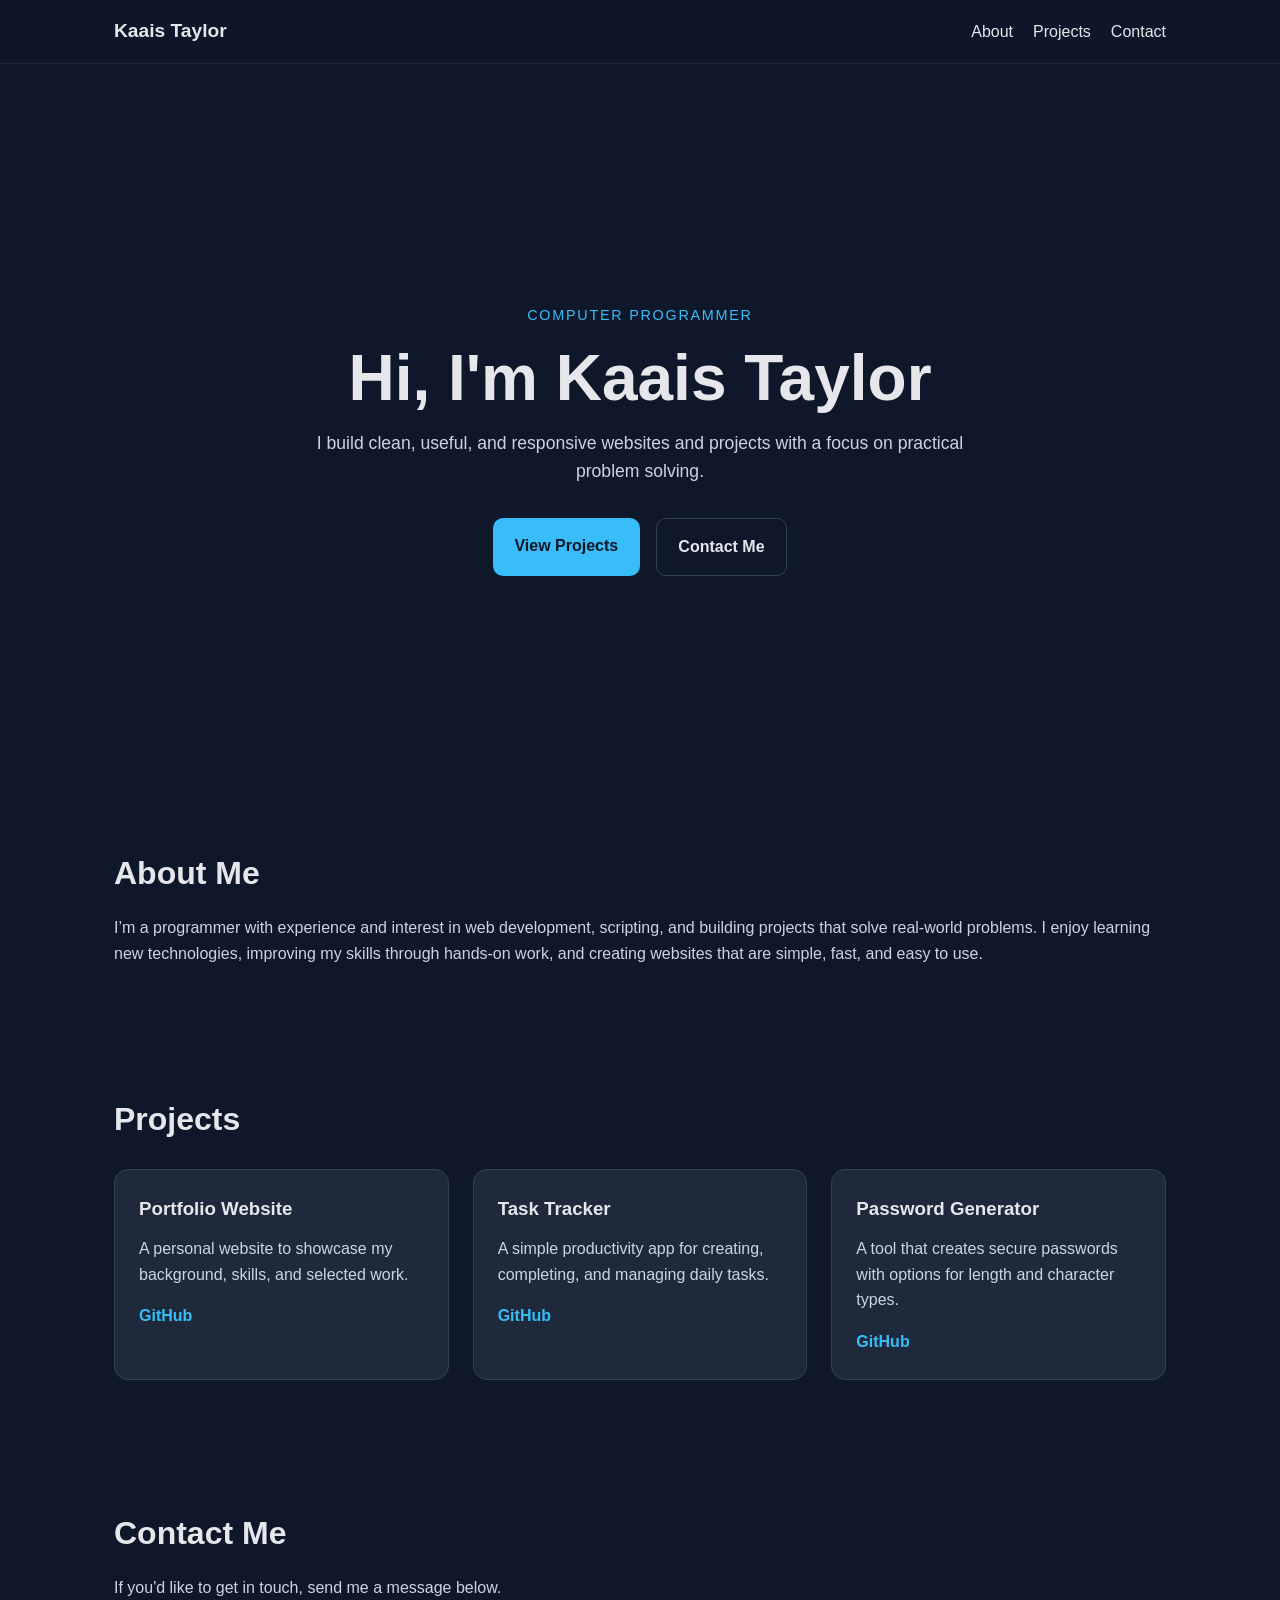
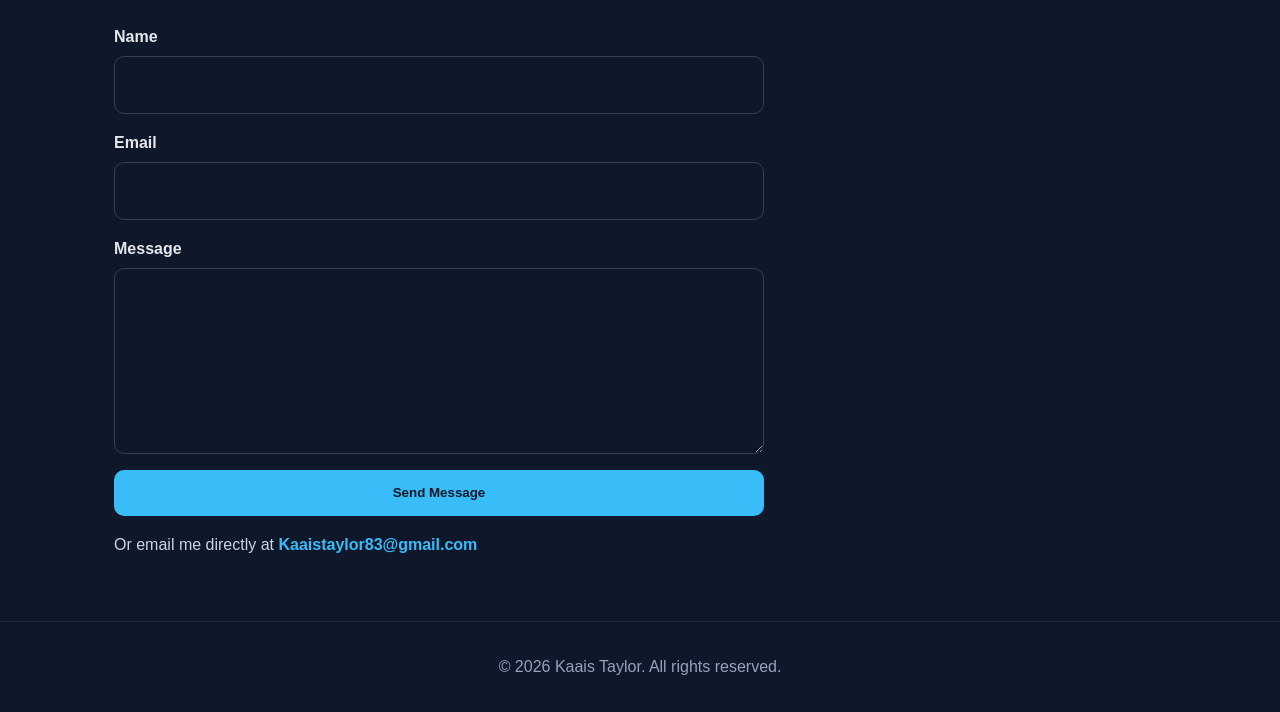
==== index.html @ 945541d3 "Add files via upload" ====
<!DOCTYPE html>
<html lang="en">
<head>
  <meta charset="UTF-8" />
  <meta name="viewport" content="width=device-width, initial-scale=1.0" />
  <title>Kaais Taylor | Portfolio</title>
  <link rel="stylesheet" href="style.css" />
</head>
<body>
  <header class="header">
    <nav class="navbar">
      <a href="#home" class="logo">Kaais Taylor</a>
      <ul class="nav-links">
        <li><a href="#about">About</a></li>
        <li><a href="#projects">Projects</a></li>
        <li><a href="#contact">Contact</a></li>
      </ul>
    </nav>
  </header>

  <main>
    <section id="home" class="hero">
      <div class="hero-content">
        <p class="eyebrow">Computer Programmer</p>
        <h1>Hi, I'm Kaais Taylor</h1>
        <p class="hero-text">
          I build clean, useful, and responsive websites and projects with a focus on practical problem solving.
        </p>
        <div class="hero-actions">
          <a href="#projects" class="btn">View Projects</a>
          <a href="#contact" class="btn btn-outline">Contact Me</a>
        </div>
      </div>
    </section>

    <section id="about" class="section">
      <h2>About Me</h2>
      <p>
        I’m a programmer with experience and interest in web development, scripting, and building projects that solve real-world problems.
        I enjoy learning new technologies, improving my skills through hands-on work, and creating websites that are simple, fast, and easy to use.
      </p>
    </section>

    <section id="projects" class="section">
      <h2>Projects</h2>
      <div class="project-grid">
        <article class="project-card">
          <h3>Portfolio Website</h3>
          <p>A personal website to showcase my background, skills, and selected work.</p>
          <a href="#" target="_blank" rel="noopener noreferrer">GitHub</a>
        </article>

        <article class="project-card">
          <h3>Task Tracker</h3>
          <p>A simple productivity app for creating, completing, and managing daily tasks.</p>
          <a href="#" target="_blank" rel="noopener noreferrer">GitHub</a>
        </article>

        <article class="project-card">
          <h3>Password Generator</h3>
          <p>A tool that creates secure passwords with options for length and character types.</p>
          <a href="#" target="_blank" rel="noopener noreferrer">GitHub</a>
        </article>
      </div>
    </section>

    <section id="contact" class="section">
      <h2>Contact Me</h2>
      <p>If you'd like to get in touch, send me a message below.</p>

      <form action="https://formspree.io/f/xvzylwke" method="POST" class="contact-form">
        <div class="form-group">
          <label for="name">Name</label>
          <input type="text" id="name" name="name" required />
        </div>

        <div class="form-group">
          <label for="email">Email</label>
          <input type="email" id="email" name="email" required />
        </div>

        <div class="form-group">
          <label for="message">Message</label>
          <textarea id="message" name="message" rows="6" required></textarea>
        </div>

        <button type="submit" class="btn">Send Message</button>
      </form>

      <p class="direct-contact">
        Or email me directly at
        <a href="mailto:Kaaistaylor83@gmail.com">Kaaistaylor83@gmail.com</a>
      </p>
    </section>
  </main>

  <footer class="footer">
    <p>© 2026 Kaais Taylor. All rights reserved.</p>
  </footer>
</body>
</html>
---- style.css ----
* {
  box-sizing: border-box;
  margin: 0;
  padding: 0;
}

html {
  scroll-behavior: smooth;
}

body {
  font-family: Arial, sans-serif;
  line-height: 1.6;
  color: #e5e7eb;
  background: #0f172a;
}

a {
  color: inherit;
  text-decoration: none;
}

.header {
  position: sticky;
  top: 0;
  z-index: 1000;
  background: rgba(15, 23, 42, 0.95);
  border-bottom: 1px solid #1e293b;
  backdrop-filter: blur(8px);
}

.navbar {
  max-width: 1100px;
  margin: 0 auto;
  padding: 1rem 1.5rem;
  display: flex;
  justify-content: space-between;
  align-items: center;
}

.logo {
  font-weight: 700;
  font-size: 1.2rem;
}

.nav-links {
  list-style: none;
  display: flex;
  gap: 1.25rem;
  flex-wrap: wrap;
}

.nav-links a:hover {
  color: #38bdf8;
}

.hero {
  min-height: 80vh;
  display: flex;
  align-items: center;
  justify-content: center;
  text-align: center;
  padding: 4rem 1.5rem 2rem;
}

.hero-content {
  max-width: 800px;
}

.eyebrow {
  color: #38bdf8;
  text-transform: uppercase;
  letter-spacing: 0.12em;
  font-size: 0.9rem;
  margin-bottom: 1rem;
}

.hero h1 {
  font-size: clamp(2.5rem, 5vw, 4.5rem);
  margin-bottom: 1rem;
  line-height: 1.1;
}

.hero-text {
  font-size: 1.1rem;
  color: #cbd5e1;
  max-width: 700px;
  margin: 0 auto 2rem;
}

.hero-actions {
  display: flex;
  gap: 1rem;
  justify-content: center;
  flex-wrap: wrap;
}

.section {
  max-width: 1100px;
  margin: 0 auto;
  padding: 4rem 1.5rem;
}

.section h2 {
  font-size: 2rem;
  margin-bottom: 1rem;
}

.section p {
  color: #cbd5e1;
}

.project-grid {
  display: grid;
  grid-template-columns: repeat(auto-fit, minmax(240px, 1fr));
  gap: 1.5rem;
  margin-top: 1.5rem;
}

.project-card {
  background: #1e293b;
  padding: 1.5rem;
  border-radius: 14px;
  border: 1px solid #334155;
  transition: transform 0.2s ease, border-color 0.2s ease;
}

.project-card:hover {
  transform: translateY(-4px);
  border-color: #38bdf8;
}

.project-card h3 {
  margin-bottom: 0.75rem;
}

.project-card p {
  margin-bottom: 1rem;
}

.project-card a {
  color: #38bdf8;
  font-weight: 700;
}

.contact-form {
  max-width: 650px;
  display: grid;
  gap: 1rem;
  margin-top: 1.5rem;
}

.form-group {
  display: grid;
  gap: 0.4rem;
}

label {
  font-weight: 700;
}

input,
textarea {
  width: 100%;
  padding: 0.95rem 1rem;
  border: 1px solid #334155;
  border-radius: 10px;
  background: #0f172a;
  color: #e5e7eb;
  font: inherit;
}

input:focus,
textarea:focus {
  outline: 2px solid #38bdf8;
  border-color: #38bdf8;
}

.btn {
  display: inline-block;
  background: #38bdf8;
  color: #0f172a;
  padding: 0.95rem 1.35rem;
  border: none;
  border-radius: 10px;
  font-weight: 700;
  cursor: pointer;
  transition: transform 0.2s ease, background 0.2s ease;
}

.btn:hover {
  transform: translateY(-2px);
  background: #7dd3fc;
}

.btn-outline {
  background: transparent;
  color: #e5e7eb;
  border: 1px solid #334155;
}

.btn-outline:hover {
  background: #1e293b;
}

.direct-contact {
  margin-top: 1rem;
}

.direct-contact a {
  color: #38bdf8;
  font-weight: 700;
}

.footer {
  text-align: center;
  padding: 2rem 1rem;
  border-top: 1px solid #1e293b;
  color: #94a3b8;
}

@media (max-width: 640px) {
  .navbar {
    flex-direction: column;
    gap: 0.75rem;
  }

  .hero {
    min-height: auto;
    padding-top: 3rem;
  }

  .hero-actions {
    flex-direction: column;
    align-items: stretch;
  }

  .btn {
    width: 100%;
    text-align: center;
  }
}
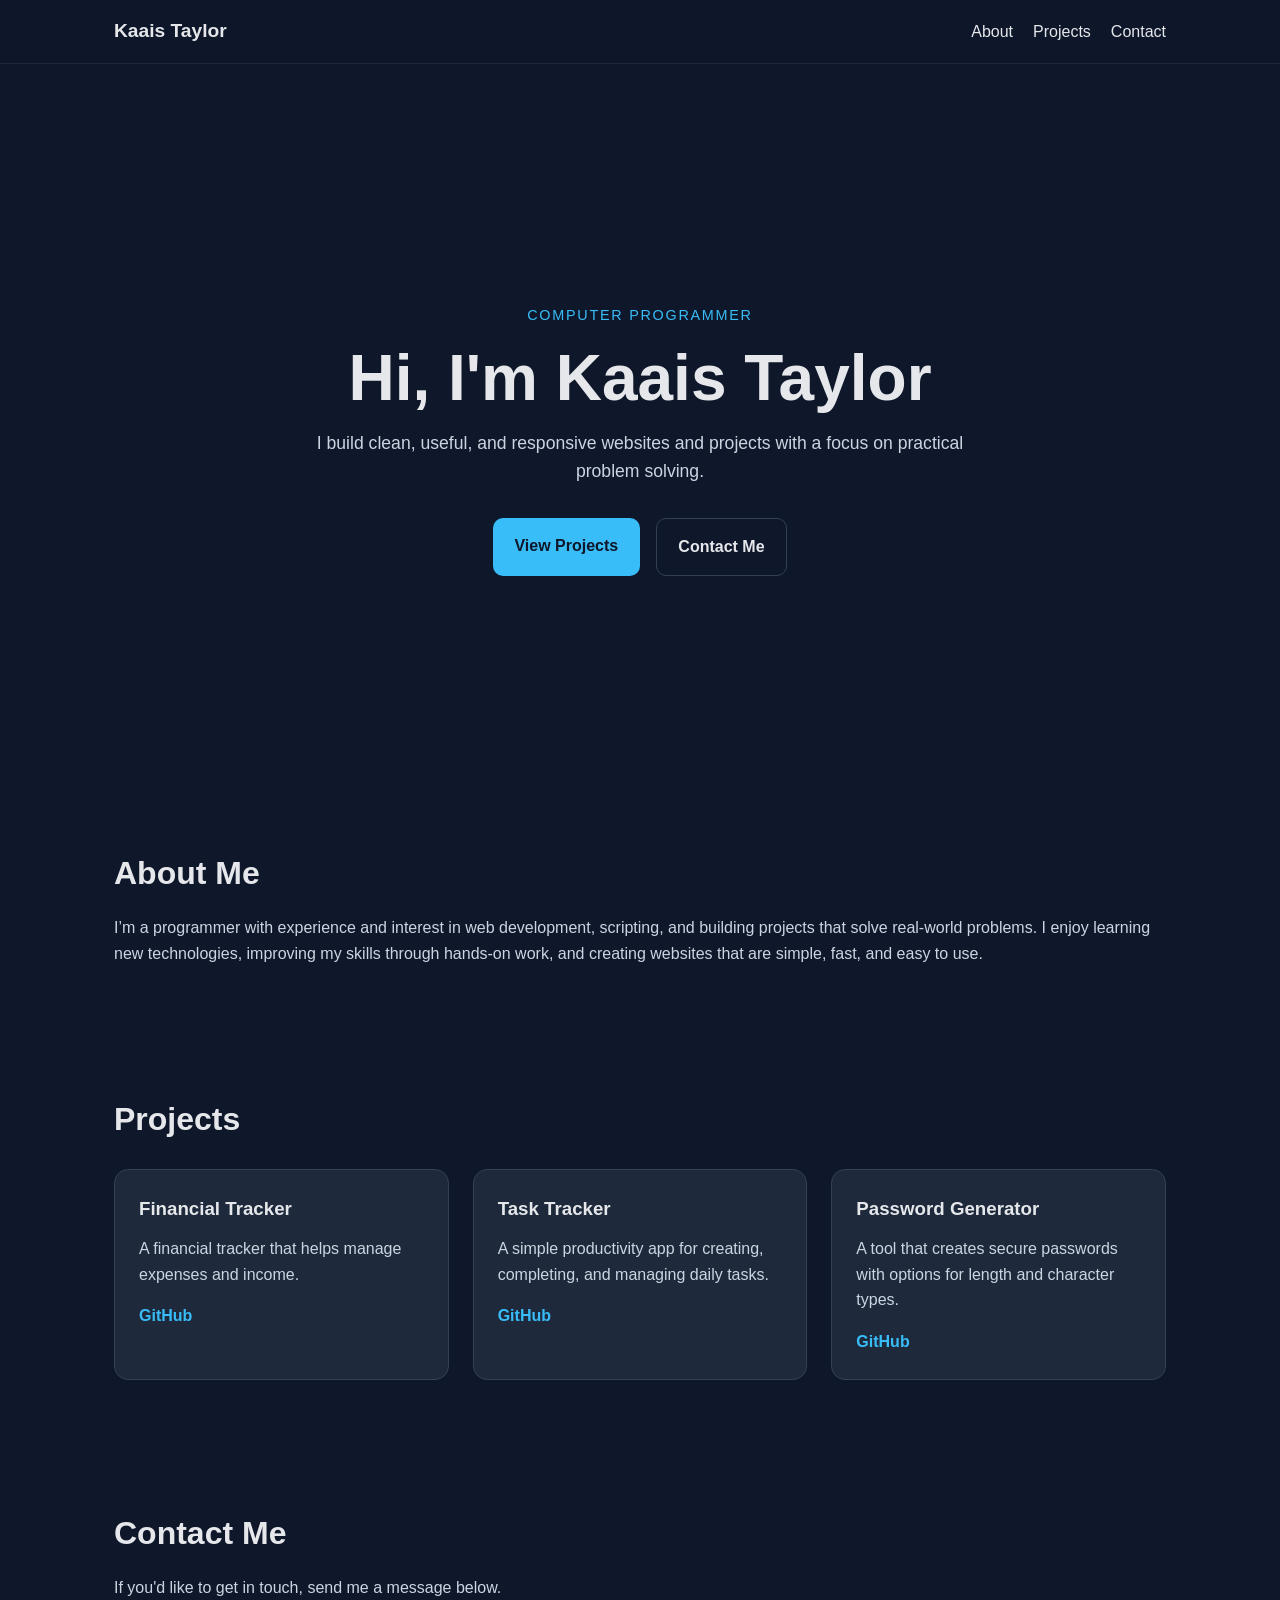
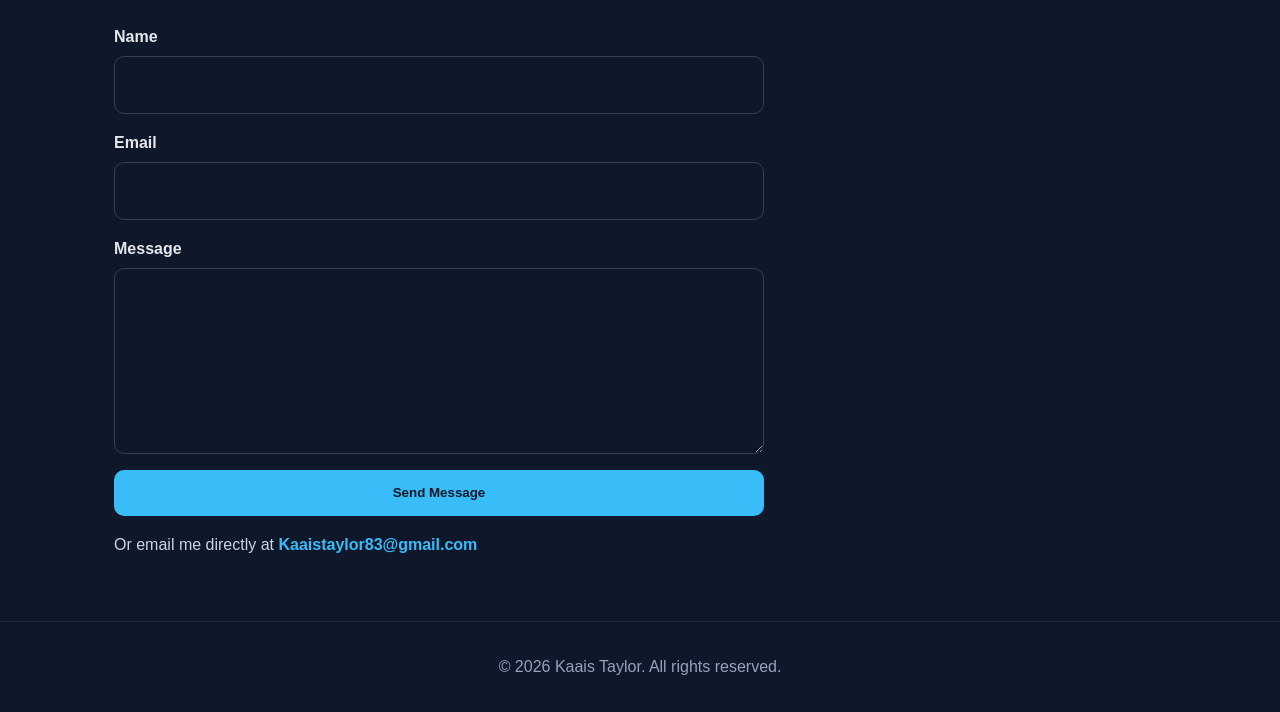
==== commit 54e91bd6: "Added Financial Tracker" ====
--- a/index.html
+++ b/index.html
@@ -1,101 +1,101 @@
-<!DOCTYPE html>
-<html lang="en">
-<head>
-  <meta charset="UTF-8" />
-  <meta name="viewport" content="width=device-width, initial-scale=1.0" />
-  <title>Kaais Taylor | Portfolio</title>
-  <link rel="stylesheet" href="style.css" />
-</head>
-<body>
-  <header class="header">
-    <nav class="navbar">
-      <a href="#home" class="logo">Kaais Taylor</a>
-      <ul class="nav-links">
-        <li><a href="#about">About</a></li>
-        <li><a href="#projects">Projects</a></li>
-        <li><a href="#contact">Contact</a></li>
-      </ul>
-    </nav>
-  </header>
-
-  <main>
-    <section id="home" class="hero">
-      <div class="hero-content">
-        <p class="eyebrow">Computer Programmer</p>
-        <h1>Hi, I'm Kaais Taylor</h1>
-        <p class="hero-text">
-          I build clean, useful, and responsive websites and projects with a focus on practical problem solving.
-        </p>
-        <div class="hero-actions">
-          <a href="#projects" class="btn">View Projects</a>
-          <a href="#contact" class="btn btn-outline">Contact Me</a>
-        </div>
-      </div>
-    </section>
-
-    <section id="about" class="section">
-      <h2>About Me</h2>
-      <p>
-        I’m a programmer with experience and interest in web development, scripting, and building projects that solve real-world problems.
-        I enjoy learning new technologies, improving my skills through hands-on work, and creating websites that are simple, fast, and easy to use.
-      </p>
-    </section>
-
-    <section id="projects" class="section">
-      <h2>Projects</h2>
-      <div class="project-grid">
-        <article class="project-card">
-          <h3>Portfolio Website</h3>
-          <p>A personal website to showcase my background, skills, and selected work.</p>
-          <a href="#" target="_blank" rel="noopener noreferrer">GitHub</a>
-        </article>
-
-        <article class="project-card">
-          <h3>Task Tracker</h3>
-          <p>A simple productivity app for creating, completing, and managing daily tasks.</p>
-          <a href="#" target="_blank" rel="noopener noreferrer">GitHub</a>
-        </article>
-
-        <article class="project-card">
-          <h3>Password Generator</h3>
-          <p>A tool that creates secure passwords with options for length and character types.</p>
-          <a href="#" target="_blank" rel="noopener noreferrer">GitHub</a>
-        </article>
-      </div>
-    </section>
-
-    <section id="contact" class="section">
-      <h2>Contact Me</h2>
-      <p>If you'd like to get in touch, send me a message below.</p>
-
-      <form action="https://formspree.io/f/xvzylwke" method="POST" class="contact-form">
-        <div class="form-group">
-          <label for="name">Name</label>
-          <input type="text" id="name" name="name" required />
-        </div>
-
-        <div class="form-group">
-          <label for="email">Email</label>
-          <input type="email" id="email" name="email" required />
-        </div>
-
-        <div class="form-group">
-          <label for="message">Message</label>
-          <textarea id="message" name="message" rows="6" required></textarea>
-        </div>
-
-        <button type="submit" class="btn">Send Message</button>
-      </form>
-
-      <p class="direct-contact">
-        Or email me directly at
-        <a href="mailto:Kaaistaylor83@gmail.com">Kaaistaylor83@gmail.com</a>
-      </p>
-    </section>
-  </main>
-
-  <footer class="footer">
-    <p>© 2026 Kaais Taylor. All rights reserved.</p>
-  </footer>
-</body>
+<!DOCTYPE html>
+<html lang="en">
+<head>
+  <meta charset="UTF-8" />
+  <meta name="viewport" content="width=device-width, initial-scale=1.0" />
+  <title>Kaais Taylor | Portfolio</title>
+  <link rel="stylesheet" href="style.css" />
+</head>
+<body>
+  <header class="header">
+    <nav class="navbar">
+      <a href="#home" class="logo">Kaais Taylor</a>
+      <ul class="nav-links">
+        <li><a href="#about">About</a></li>
+        <li><a href="#projects">Projects</a></li>
+        <li><a href="#contact">Contact</a></li>
+      </ul>
+    </nav>
+  </header>
+
+  <main>
+    <section id="home" class="hero">
+      <div class="hero-content">
+        <p class="eyebrow">Computer Programmer</p>
+        <h1>Hi, I'm Kaais Taylor</h1>
+        <p class="hero-text">
+          I build clean, useful, and responsive websites and projects with a focus on practical problem solving.
+        </p>
+        <div class="hero-actions">
+          <a href="#projects" class="btn">View Projects</a>
+          <a href="#contact" class="btn btn-outline">Contact Me</a>
+        </div>
+      </div>
+    </section>
+
+    <section id="about" class="section">
+      <h2>About Me</h2>
+      <p>
+        I’m a programmer with experience and interest in web development, scripting, and building projects that solve real-world problems.
+        I enjoy learning new technologies, improving my skills through hands-on work, and creating websites that are simple, fast, and easy to use.
+      </p>
+    </section>
+
+    <section id="projects" class="section">
+      <h2>Projects</h2>
+      <div class="project-grid">
+        <article class="project-card">
+          <h3>Financial Tracker</h3>
+          <p>A financial tracker that helps manage expenses and income.</p>
+          <a href="#" target="_blank" rel="noopener noreferrer">GitHub</a>
+        </article>
+
+        <article class="project-card">
+          <h3>Task Tracker</h3>
+          <p>A simple productivity app for creating, completing, and managing daily tasks.</p>
+          <a href="#" target="_blank" rel="noopener noreferrer">GitHub</a>
+        </article>
+
+        <article class="project-card">
+          <h3>Password Generator</h3>
+          <p>A tool that creates secure passwords with options for length and character types.</p>
+          <a href="#" target="_blank" rel="noopener noreferrer">GitHub</a>
+        </article>
+      </div>
+    </section>
+
+    <section id="contact" class="section">
+      <h2>Contact Me</h2>
+      <p>If you'd like to get in touch, send me a message below.</p>
+
+      <form action="https://formspree.io/f/xvzylwke" method="POST" class="contact-form">
+        <div class="form-group">
+          <label for="name">Name</label>
+          <input type="text" id="name" name="name" required />
+        </div>
+
+        <div class="form-group">
+          <label for="email">Email</label>
+          <input type="email" id="email" name="email" required />
+        </div>
+
+        <div class="form-group">
+          <label for="message">Message</label>
+          <textarea id="message" name="message" rows="6" required></textarea>
+        </div>
+
+        <button type="submit" class="btn">Send Message</button>
+      </form>
+
+      <p class="direct-contact">
+        Or email me directly at
+        <a href="mailto:Kaaistaylor83@gmail.com">Kaaistaylor83@gmail.com</a>
+      </p>
+    </section>
+  </main>
+
+  <footer class="footer">
+    <p>© 2026 Kaais Taylor. All rights reserved.</p>
+  </footer>
+</body>
 </html>
--- a/style.css
+++ b/style.css
@@ -1,242 +1,242 @@
-* {
-  box-sizing: border-box;
-  margin: 0;
-  padding: 0;
-}
-
-html {
-  scroll-behavior: smooth;
-}
-
-body {
-  font-family: Arial, sans-serif;
-  line-height: 1.6;
-  color: #e5e7eb;
-  background: #0f172a;
-}
-
-a {
-  color: inherit;
-  text-decoration: none;
-}
-
-.header {
-  position: sticky;
-  top: 0;
-  z-index: 1000;
-  background: rgba(15, 23, 42, 0.95);
-  border-bottom: 1px solid #1e293b;
-  backdrop-filter: blur(8px);
-}
-
-.navbar {
-  max-width: 1100px;
-  margin: 0 auto;
-  padding: 1rem 1.5rem;
-  display: flex;
-  justify-content: space-between;
-  align-items: center;
-}
-
-.logo {
-  font-weight: 700;
-  font-size: 1.2rem;
-}
-
-.nav-links {
-  list-style: none;
-  display: flex;
-  gap: 1.25rem;
-  flex-wrap: wrap;
-}
-
-.nav-links a:hover {
-  color: #38bdf8;
-}
-
-.hero {
-  min-height: 80vh;
-  display: flex;
-  align-items: center;
-  justify-content: center;
-  text-align: center;
-  padding: 4rem 1.5rem 2rem;
-}
-
-.hero-content {
-  max-width: 800px;
-}
-
-.eyebrow {
-  color: #38bdf8;
-  text-transform: uppercase;
-  letter-spacing: 0.12em;
-  font-size: 0.9rem;
-  margin-bottom: 1rem;
-}
-
-.hero h1 {
-  font-size: clamp(2.5rem, 5vw, 4.5rem);
-  margin-bottom: 1rem;
-  line-height: 1.1;
-}
-
-.hero-text {
-  font-size: 1.1rem;
-  color: #cbd5e1;
-  max-width: 700px;
-  margin: 0 auto 2rem;
-}
-
-.hero-actions {
-  display: flex;
-  gap: 1rem;
-  justify-content: center;
-  flex-wrap: wrap;
-}
-
-.section {
-  max-width: 1100px;
-  margin: 0 auto;
-  padding: 4rem 1.5rem;
-}
-
-.section h2 {
-  font-size: 2rem;
-  margin-bottom: 1rem;
-}
-
-.section p {
-  color: #cbd5e1;
-}
-
-.project-grid {
-  display: grid;
-  grid-template-columns: repeat(auto-fit, minmax(240px, 1fr));
-  gap: 1.5rem;
-  margin-top: 1.5rem;
-}
-
-.project-card {
-  background: #1e293b;
-  padding: 1.5rem;
-  border-radius: 14px;
-  border: 1px solid #334155;
-  transition: transform 0.2s ease, border-color 0.2s ease;
-}
-
-.project-card:hover {
-  transform: translateY(-4px);
-  border-color: #38bdf8;
-}
-
-.project-card h3 {
-  margin-bottom: 0.75rem;
-}
-
-.project-card p {
-  margin-bottom: 1rem;
-}
-
-.project-card a {
-  color: #38bdf8;
-  font-weight: 700;
-}
-
-.contact-form {
-  max-width: 650px;
-  display: grid;
-  gap: 1rem;
-  margin-top: 1.5rem;
-}
-
-.form-group {
-  display: grid;
-  gap: 0.4rem;
-}
-
-label {
-  font-weight: 700;
-}
-
-input,
-textarea {
-  width: 100%;
-  padding: 0.95rem 1rem;
-  border: 1px solid #334155;
-  border-radius: 10px;
-  background: #0f172a;
-  color: #e5e7eb;
-  font: inherit;
-}
-
-input:focus,
-textarea:focus {
-  outline: 2px solid #38bdf8;
-  border-color: #38bdf8;
-}
-
-.btn {
-  display: inline-block;
-  background: #38bdf8;
-  color: #0f172a;
-  padding: 0.95rem 1.35rem;
-  border: none;
-  border-radius: 10px;
-  font-weight: 700;
-  cursor: pointer;
-  transition: transform 0.2s ease, background 0.2s ease;
-}
-
-.btn:hover {
-  transform: translateY(-2px);
-  background: #7dd3fc;
-}
-
-.btn-outline {
-  background: transparent;
-  color: #e5e7eb;
-  border: 1px solid #334155;
-}
-
-.btn-outline:hover {
-  background: #1e293b;
-}
-
-.direct-contact {
-  margin-top: 1rem;
-}
-
-.direct-contact a {
-  color: #38bdf8;
-  font-weight: 700;
-}
-
-.footer {
-  text-align: center;
-  padding: 2rem 1rem;
-  border-top: 1px solid #1e293b;
-  color: #94a3b8;
-}
-
-@media (max-width: 640px) {
-  .navbar {
-    flex-direction: column;
-    gap: 0.75rem;
-  }
-
-  .hero {
-    min-height: auto;
-    padding-top: 3rem;
-  }
-
-  .hero-actions {
-    flex-direction: column;
-    align-items: stretch;
-  }
-
-  .btn {
-    width: 100%;
-    text-align: center;
-  }
+* {
+  box-sizing: border-box;
+  margin: 0;
+  padding: 0;
+}
+
+html {
+  scroll-behavior: smooth;
+}
+
+body {
+  font-family: Arial, sans-serif;
+  line-height: 1.6;
+  color: #e5e7eb;
+  background: #0f172a;
+}
+
+a {
+  color: inherit;
+  text-decoration: none;
+}
+
+.header {
+  position: sticky;
+  top: 0;
+  z-index: 1000;
+  background: rgba(15, 23, 42, 0.95);
+  border-bottom: 1px solid #1e293b;
+  backdrop-filter: blur(8px);
+}
+
+.navbar {
+  max-width: 1100px;
+  margin: 0 auto;
+  padding: 1rem 1.5rem;
+  display: flex;
+  justify-content: space-between;
+  align-items: center;
+}
+
+.logo {
+  font-weight: 700;
+  font-size: 1.2rem;
+}
+
+.nav-links {
+  list-style: none;
+  display: flex;
+  gap: 1.25rem;
+  flex-wrap: wrap;
+}
+
+.nav-links a:hover {
+  color: #38bdf8;
+}
+
+.hero {
+  min-height: 80vh;
+  display: flex;
+  align-items: center;
+  justify-content: center;
+  text-align: center;
+  padding: 4rem 1.5rem 2rem;
+}
+
+.hero-content {
+  max-width: 800px;
+}
+
+.eyebrow {
+  color: #38bdf8;
+  text-transform: uppercase;
+  letter-spacing: 0.12em;
+  font-size: 0.9rem;
+  margin-bottom: 1rem;
+}
+
+.hero h1 {
+  font-size: clamp(2.5rem, 5vw, 4.5rem);
+  margin-bottom: 1rem;
+  line-height: 1.1;
+}
+
+.hero-text {
+  font-size: 1.1rem;
+  color: #cbd5e1;
+  max-width: 700px;
+  margin: 0 auto 2rem;
+}
+
+.hero-actions {
+  display: flex;
+  gap: 1rem;
+  justify-content: center;
+  flex-wrap: wrap;
+}
+
+.section {
+  max-width: 1100px;
+  margin: 0 auto;
+  padding: 4rem 1.5rem;
+}
+
+.section h2 {
+  font-size: 2rem;
+  margin-bottom: 1rem;
+}
+
+.section p {
+  color: #cbd5e1;
+}
+
+.project-grid {
+  display: grid;
+  grid-template-columns: repeat(auto-fit, minmax(240px, 1fr));
+  gap: 1.5rem;
+  margin-top: 1.5rem;
+}
+
+.project-card {
+  background: #1e293b;
+  padding: 1.5rem;
+  border-radius: 14px;
+  border: 1px solid #334155;
+  transition: transform 0.2s ease, border-color 0.2s ease;
+}
+
+.project-card:hover {
+  transform: translateY(-4px);
+  border-color: #38bdf8;
+}
+
+.project-card h3 {
+  margin-bottom: 0.75rem;
+}
+
+.project-card p {
+  margin-bottom: 1rem;
+}
+
+.project-card a {
+  color: #38bdf8;
+  font-weight: 700;
+}
+
+.contact-form {
+  max-width: 650px;
+  display: grid;
+  gap: 1rem;
+  margin-top: 1.5rem;
+}
+
+.form-group {
+  display: grid;
+  gap: 0.4rem;
+}
+
+label {
+  font-weight: 700;
+}
+
+input,
+textarea {
+  width: 100%;
+  padding: 0.95rem 1rem;
+  border: 1px solid #334155;
+  border-radius: 10px;
+  background: #0f172a;
+  color: #e5e7eb;
+  font: inherit;
+}
+
+input:focus,
+textarea:focus {
+  outline: 2px solid #38bdf8;
+  border-color: #38bdf8;
+}
+
+.btn {
+  display: inline-block;
+  background: #38bdf8;
+  color: #0f172a;
+  padding: 0.95rem 1.35rem;
+  border: none;
+  border-radius: 10px;
+  font-weight: 700;
+  cursor: pointer;
+  transition: transform 0.2s ease, background 0.2s ease;
+}
+
+.btn:hover {
+  transform: translateY(-2px);
+  background: #7dd3fc;
+}
+
+.btn-outline {
+  background: transparent;
+  color: #e5e7eb;
+  border: 1px solid #334155;
+}
+
+.btn-outline:hover {
+  background: #1e293b;
+}
+
+.direct-contact {
+  margin-top: 1rem;
+}
+
+.direct-contact a {
+  color: #38bdf8;
+  font-weight: 700;
+}
+
+.footer {
+  text-align: center;
+  padding: 2rem 1rem;
+  border-top: 1px solid #1e293b;
+  color: #94a3b8;
+}
+
+@media (max-width: 640px) {
+  .navbar {
+    flex-direction: column;
+    gap: 0.75rem;
+  }
+
+  .hero {
+    min-height: auto;
+    padding-top: 3rem;
+  }
+
+  .hero-actions {
+    flex-direction: column;
+    align-items: stretch;
+  }
+
+  .btn {
+    width: 100%;
+    text-align: center;
+  }
 }
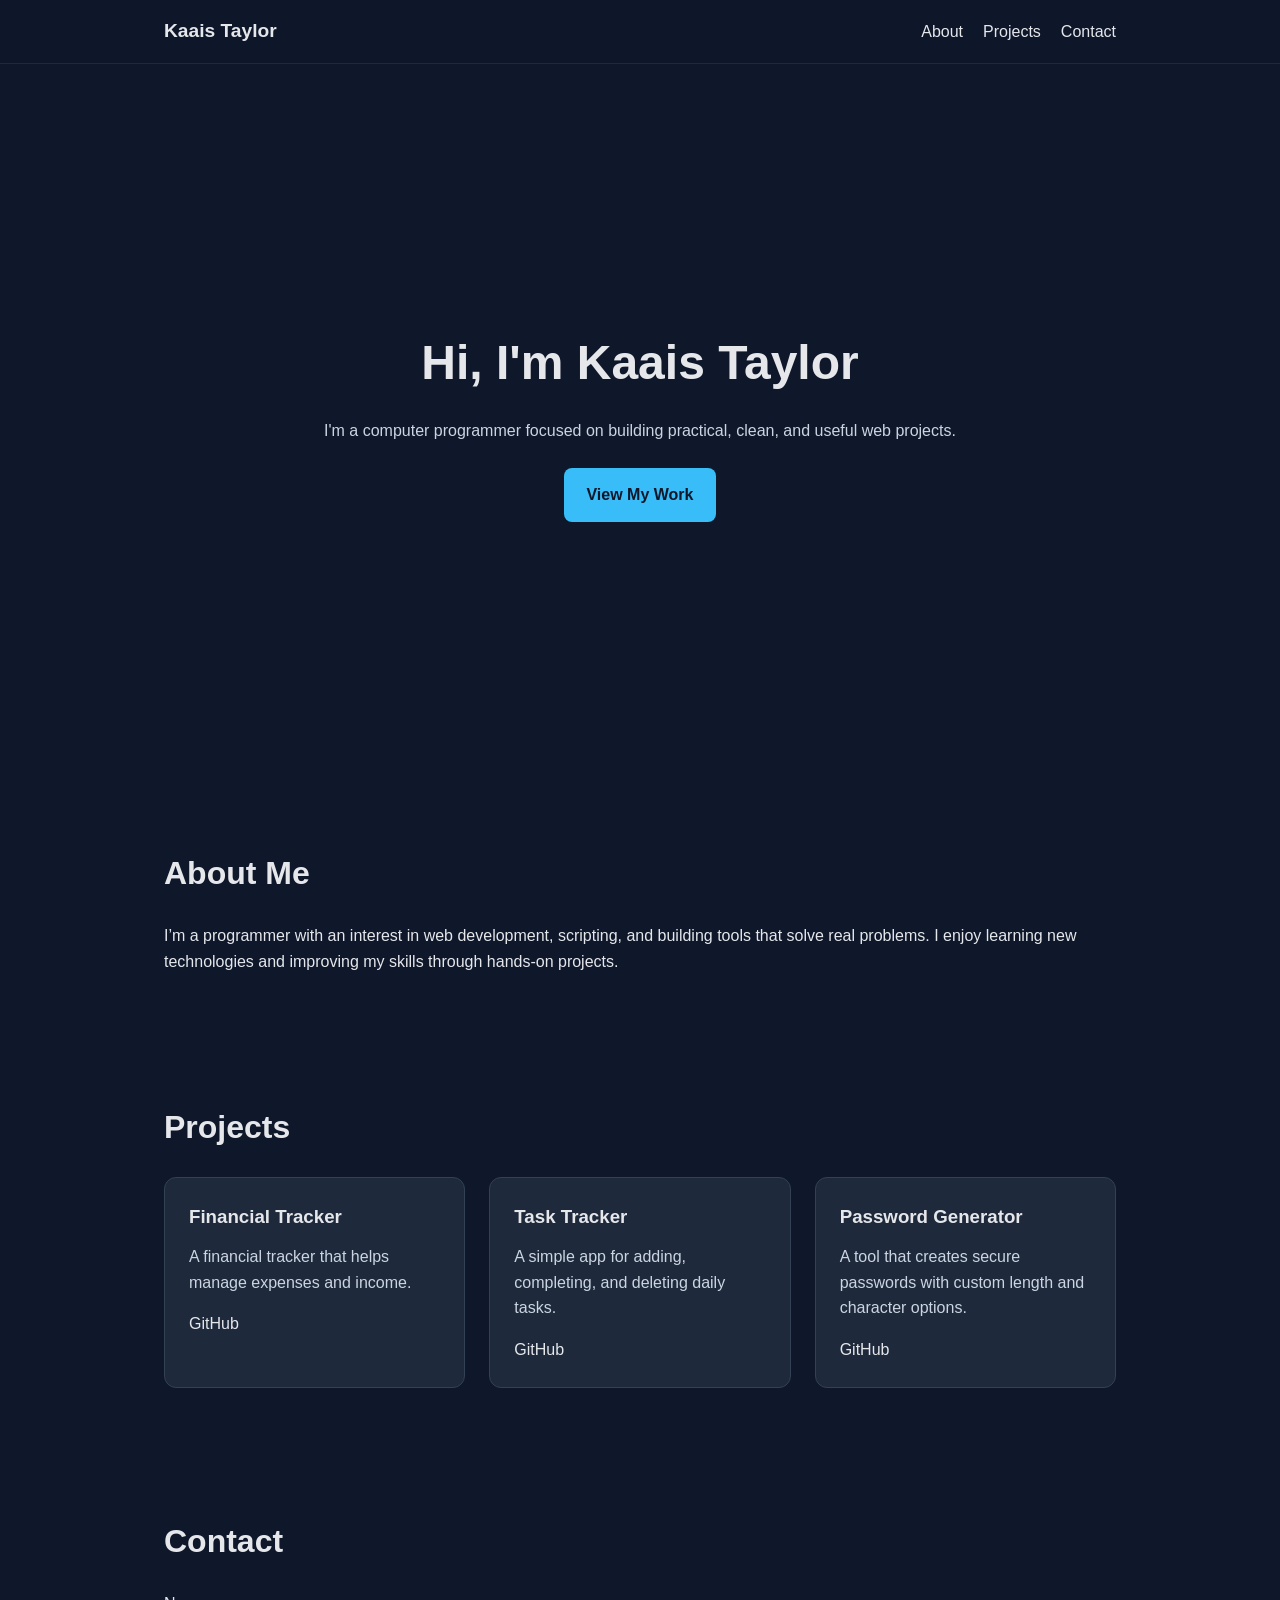
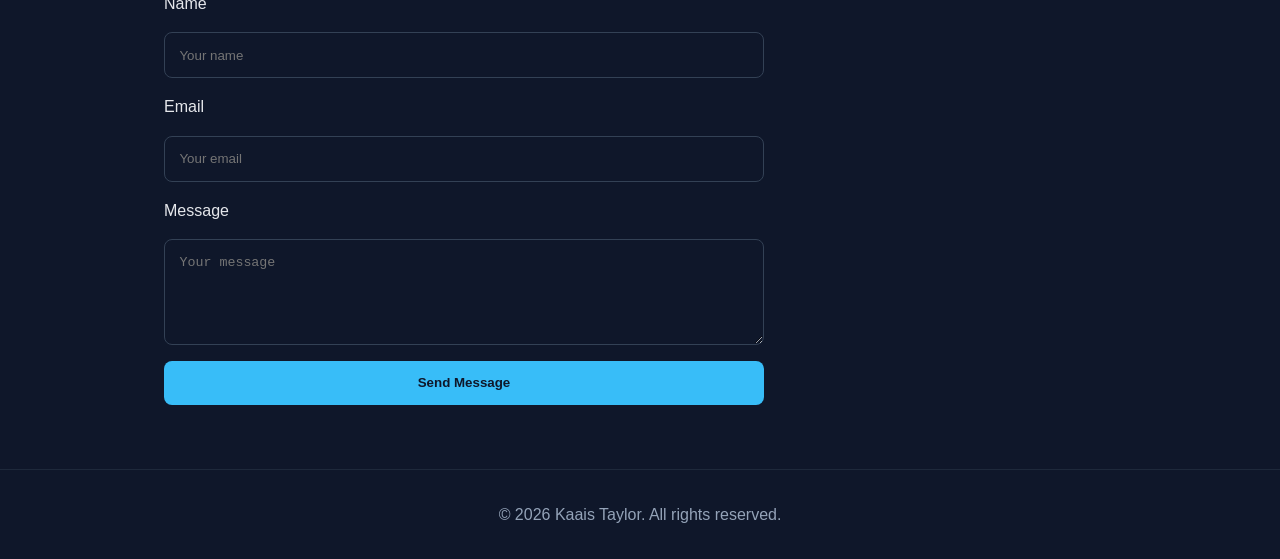
==== commit 55ed4fb5: "return to orginal" ====
--- a/index.html
+++ b/index.html
@@ -7,7 +7,7 @@
   <link rel="stylesheet" href="style.css" />
 </head>
 <body>
-  <header class="header">
+  <header>
     <nav class="navbar">
       <a href="#home" class="logo">Kaais Taylor</a>
       <ul class="nav-links">
@@ -21,80 +21,62 @@
   <main>
     <section id="home" class="hero">
       <div class="hero-content">
-        <p class="eyebrow">Computer Programmer</p>
         <h1>Hi, I'm Kaais Taylor</h1>
-        <p class="hero-text">
-          I build clean, useful, and responsive websites and projects with a focus on practical problem solving.
-        </p>
-        <div class="hero-actions">
-          <a href="#projects" class="btn">View Projects</a>
-          <a href="#contact" class="btn btn-outline">Contact Me</a>
-        </div>
+        <p>I'm a computer programmer focused on building practical, clean, and useful web projects.</p>
+        <a href="#projects" class="btn">View My Work</a>
       </div>
     </section>
 
     <section id="about" class="section">
       <h2>About Me</h2>
       <p>
-        I’m a programmer with experience and interest in web development, scripting, and building projects that solve real-world problems.
-        I enjoy learning new technologies, improving my skills through hands-on work, and creating websites that are simple, fast, and easy to use.
+        I’m a programmer with an interest in web development, scripting, and building tools that solve real problems.
+        I enjoy learning new technologies and improving my skills through hands-on projects.
       </p>
     </section>
 
     <section id="projects" class="section">
       <h2>Projects</h2>
+
       <div class="project-grid">
         <article class="project-card">
           <h3>Financial Tracker</h3>
           <p>A financial tracker that helps manage expenses and income.</p>
-          <a href="#" target="_blank" rel="noopener noreferrer">GitHub</a>
+          <a href="#" target="_blank">GitHub</a>
         </article>
 
         <article class="project-card">
           <h3>Task Tracker</h3>
-          <p>A simple productivity app for creating, completing, and managing daily tasks.</p>
-          <a href="#" target="_blank" rel="noopener noreferrer">GitHub</a>
+          <p>A simple app for adding, completing, and deleting daily tasks.</p>
+          <a href="#" target="_blank">GitHub</a>
         </article>
 
         <article class="project-card">
           <h3>Password Generator</h3>
-          <p>A tool that creates secure passwords with options for length and character types.</p>
-          <a href="#" target="_blank" rel="noopener noreferrer">GitHub</a>
+          <p>A tool that creates secure passwords with custom length and character options.</p>
+          <a href="#" target="_blank">GitHub</a>
         </article>
       </div>
     </section>
 
     <section id="contact" class="section">
-      <h2>Contact Me</h2>
-      <p>If you'd like to get in touch, send me a message below.</p>
+      <h2>Contact</h2>
+      <form class="contact-form">
+        <label for="name">Name</label>
+        <input type="text" id="name" name="name" placeholder="Your name" required />
 
-      <form action="https://formspree.io/f/xvzylwke" method="POST" class="contact-form">
-        <div class="form-group">
-          <label for="name">Name</label>
-          <input type="text" id="name" name="name" required />
-        </div>
+        <label for="email">Email</label>
+        <input type="email" id="email" name="email" placeholder="Your email" required />
 
-        <div class="form-group">
-          <label for="email">Email</label>
-          <input type="email" id="email" name="email" required />
-        </div>
-
-        <div class="form-group">
-          <label for="message">Message</label>
-          <textarea id="message" name="message" rows="6" required></textarea>
-        </div>
+        <label for="message">Message</label>
+        <textarea id="message" name="message" rows="5" placeholder="Your message" required></textarea>
 
         <button type="submit" class="btn">Send Message</button>
       </form>
-
-      <p class="direct-contact">
-        Or email me directly at
-        <a href="mailto:Kaaistaylor83@gmail.com">Kaaistaylor83@gmail.com</a>
-      </p>
     </section>
   </main>
 
-  <footer class="footer">
+  <footer>
     <p>© 2026 Kaais Taylor. All rights reserved.</p>
   </footer>
 </body>
--- a/style.css
+++ b/style.css
@@ -2,10 +2,6 @@
   box-sizing: border-box;
   margin: 0;
   padding: 0;
-}
-
-html {
-  scroll-behavior: smooth;
 }
 
 body {
@@ -20,17 +16,15 @@
   text-decoration: none;
 }
 
-.header {
+header {
   position: sticky;
   top: 0;
-  z-index: 1000;
   background: rgba(15, 23, 42, 0.95);
   border-bottom: 1px solid #1e293b;
-  backdrop-filter: blur(8px);
 }
 
 .navbar {
-  max-width: 1100px;
+  max-width: 1000px;
   margin: 0 auto;
   padding: 1rem 1.5rem;
   display: flex;
@@ -39,7 +33,7 @@
 }
 
 .logo {
-  font-weight: 700;
+  font-weight: bold;
   font-size: 1.2rem;
 }
 
@@ -47,11 +41,6 @@
   list-style: none;
   display: flex;
   gap: 1.25rem;
-  flex-wrap: wrap;
-}
-
-.nav-links a:hover {
-  color: #38bdf8;
 }
 
 .hero {
@@ -60,74 +49,42 @@
   align-items: center;
   justify-content: center;
   text-align: center;
-  padding: 4rem 1.5rem 2rem;
+  padding: 2rem;
 }
 
-.hero-content {
-  max-width: 800px;
-}
-
-.eyebrow {
-  color: #38bdf8;
-  text-transform: uppercase;
-  letter-spacing: 0.12em;
-  font-size: 0.9rem;
+.hero-content h1 {
+  font-size: 3rem;
   margin-bottom: 1rem;
 }
 
-.hero h1 {
-  font-size: clamp(2.5rem, 5vw, 4.5rem);
-  margin-bottom: 1rem;
-  line-height: 1.1;
-}
-
-.hero-text {
-  font-size: 1.1rem;
+.hero-content p {
+  max-width: 700px;
+  margin: 0 auto 1.5rem;
   color: #cbd5e1;
-  max-width: 700px;
-  margin: 0 auto 2rem;
-}
-
-.hero-actions {
-  display: flex;
-  gap: 1rem;
-  justify-content: center;
-  flex-wrap: wrap;
 }
 
 .section {
-  max-width: 1100px;
+  max-width: 1000px;
   margin: 0 auto;
   padding: 4rem 1.5rem;
 }
 
 .section h2 {
   font-size: 2rem;
-  margin-bottom: 1rem;
-}
-
-.section p {
-  color: #cbd5e1;
+  margin-bottom: 1.5rem;
 }
 
 .project-grid {
   display: grid;
   grid-template-columns: repeat(auto-fit, minmax(240px, 1fr));
   gap: 1.5rem;
-  margin-top: 1.5rem;
 }
 
 .project-card {
   background: #1e293b;
   padding: 1.5rem;
-  border-radius: 14px;
+  border-radius: 12px;
   border: 1px solid #334155;
-  transition: transform 0.2s ease, border-color 0.2s ease;
-}
-
-.project-card:hover {
-  transform: translateY(-4px);
-  border-color: #38bdf8;
 }
 
 .project-card h3 {
@@ -135,108 +92,40 @@
 }
 
 .project-card p {
+  color: #cbd5e1;
   margin-bottom: 1rem;
 }
 
-.project-card a {
-  color: #38bdf8;
-  font-weight: 700;
-}
-
 .contact-form {
-  max-width: 650px;
   display: grid;
   gap: 1rem;
-  margin-top: 1.5rem;
-}
-
-.form-group {
-  display: grid;
-  gap: 0.4rem;
-}
-
-label {
-  font-weight: 700;
+  max-width: 600px;
 }
 
 input,
 textarea {
   width: 100%;
-  padding: 0.95rem 1rem;
+  padding: 0.9rem;
   border: 1px solid #334155;
-  border-radius: 10px;
+  border-radius: 8px;
   background: #0f172a;
   color: #e5e7eb;
-  font: inherit;
-}
-
-input:focus,
-textarea:focus {
-  outline: 2px solid #38bdf8;
-  border-color: #38bdf8;
 }
 
 .btn {
   display: inline-block;
   background: #38bdf8;
   color: #0f172a;
-  padding: 0.95rem 1.35rem;
+  padding: 0.9rem 1.4rem;
   border: none;
-  border-radius: 10px;
-  font-weight: 700;
+  border-radius: 8px;
+  font-weight: bold;
   cursor: pointer;
-  transition: transform 0.2s ease, background 0.2s ease;
 }
 
-.btn:hover {
-  transform: translateY(-2px);
-  background: #7dd3fc;
-}
-
-.btn-outline {
-  background: transparent;
-  color: #e5e7eb;
-  border: 1px solid #334155;
-}
-
-.btn-outline:hover {
-  background: #1e293b;
-}
-
-.direct-contact {
-  margin-top: 1rem;
-}
-
-.direct-contact a {
-  color: #38bdf8;
-  font-weight: 700;
-}
-
-.footer {
+footer {
   text-align: center;
   padding: 2rem 1rem;
   border-top: 1px solid #1e293b;
   color: #94a3b8;
-}
-
-@media (max-width: 640px) {
-  .navbar {
-    flex-direction: column;
-    gap: 0.75rem;
-  }
-
-  .hero {
-    min-height: auto;
-    padding-top: 3rem;
-  }
-
-  .hero-actions {
-    flex-direction: column;
-    align-items: stretch;
-  }
-
-  .btn {
-    width: 100%;
-    text-align: center;
-  }
-}+} 
